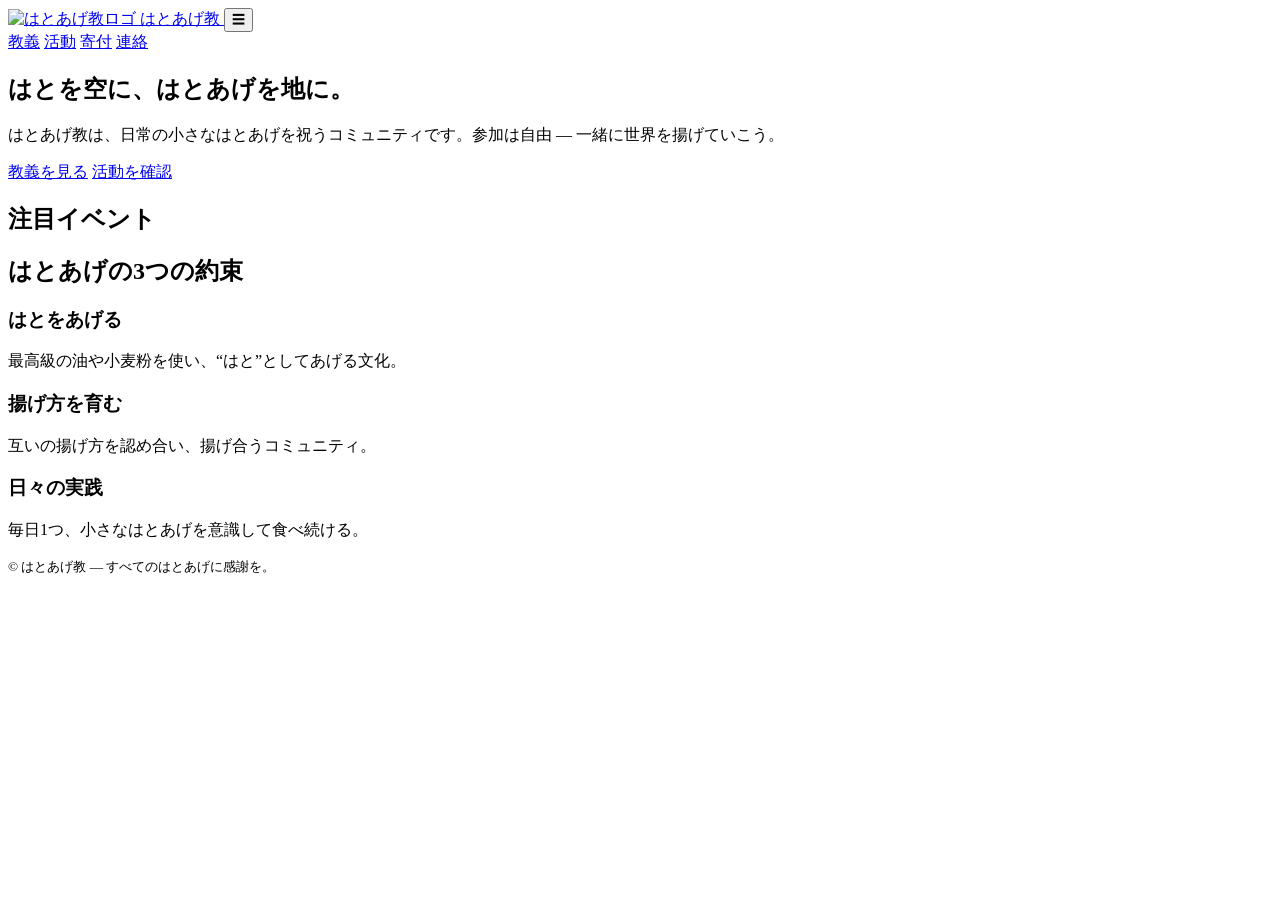
==== index.html @ a7895fa3 "Create index.html" ====
<!doctype html>
<html lang="ja">
<head>
  <meta charset="utf-8" />
  <meta name="viewport" content="width=device-width,initial-scale=1" />
  <title>はとあげ教 — ホーム</title>
  <meta name="description" content="優しさをはとに、笑顔をあげに。はとあげ教公式サイト" />
  <link rel="icon" href="https://hatoage.wata777.f5.si/assets/favicon.ico" />
  <link rel="stylesheet" href="style.css" />
  <meta property="og:title" content="はとあげ教 - ホーム">
  <meta property="og:type" content="website">
  <meta property="og:url" content="https://religion.hatoage.wata777.f5.si">
  <meta property="og:image" content="https://hatoage.wata777.f5.si/assets/64icon.png">
  <meta property="og:site_name" content="はとあげマート - はとあげ教">
  <meta property="og:description" content="優しさをはとに、笑顔をあげに。はとあげ教公式サイト">
  <meta property="og:locale" content="ja">
</head>
<body>

  <a class="logo" href="/">
    <img src="https://hatoage.wata777.f5.si/assets/64icon.png" alt="はとあげ教ロゴ" />
    <span>はとあげ教</span>
  </a>
  <!-- ハンバーガーボタン -->
  <button id="menuBtn" class="menu-btn" aria-label="メニュー">☰</button>
<nav id="sideMenu" class="side-menu">
  <a href="/about">教義</a>
  <a href="/events">活動</a>
  <a href="/donate">寄付</a>
  <a href="/contact">連絡</a>
</nav>
<div id="overlay" class="overlay"></div>


  <main>
    <section class="hero">
      <div class="container hero-inner">
        <h1>はとを空に、はとあげを地に。</h1>
        <p>はとあげ教は、日常の小さなはとあげを祝うコミュニティです。参加は自由 — 一緒に世界を揚げていこう。</p>
        <div class="cta">
          <a class="btn primary" href="/about">教義を見る</a>
          <a class="btn" href="/events">活動を確認</a>
        </div>
      </div>
    </section>

    <section class="container section">
      <h2>注目イベント</h2>
      <div id="homeEventList" class="card-grid"></div>
    </section>

    <section class="container section">
      <h2>はとあげの3つの約束</h2>
      <div class="cards">
        <div class="card">
          <h3>はとをあげる</h3>
          <p>最高級の油や小麦粉を使い、“はと”としてあげる文化。</p>
        </div>
        <div class="card">
          <h3>揚げ方を育む</h3>
          <p>互いの揚げ方を認め合い、揚げ合うコミュニティ。</p>
        </div>
        <div class="card">
          <h3>日々の実践</h3>
          <p>毎日1つ、小さなはとあげを意識して食べ続ける。</p>
        </div>
      </div>
    </section>
  </main>

  <footer class="footer">
    <div class="container">
      <small>© <span id="year"></span> はとあげ教 — すべてのはとあげに感謝を。</small>
    </div>
  </footer>

  <script src="script.js"></script>
</body>
</html>
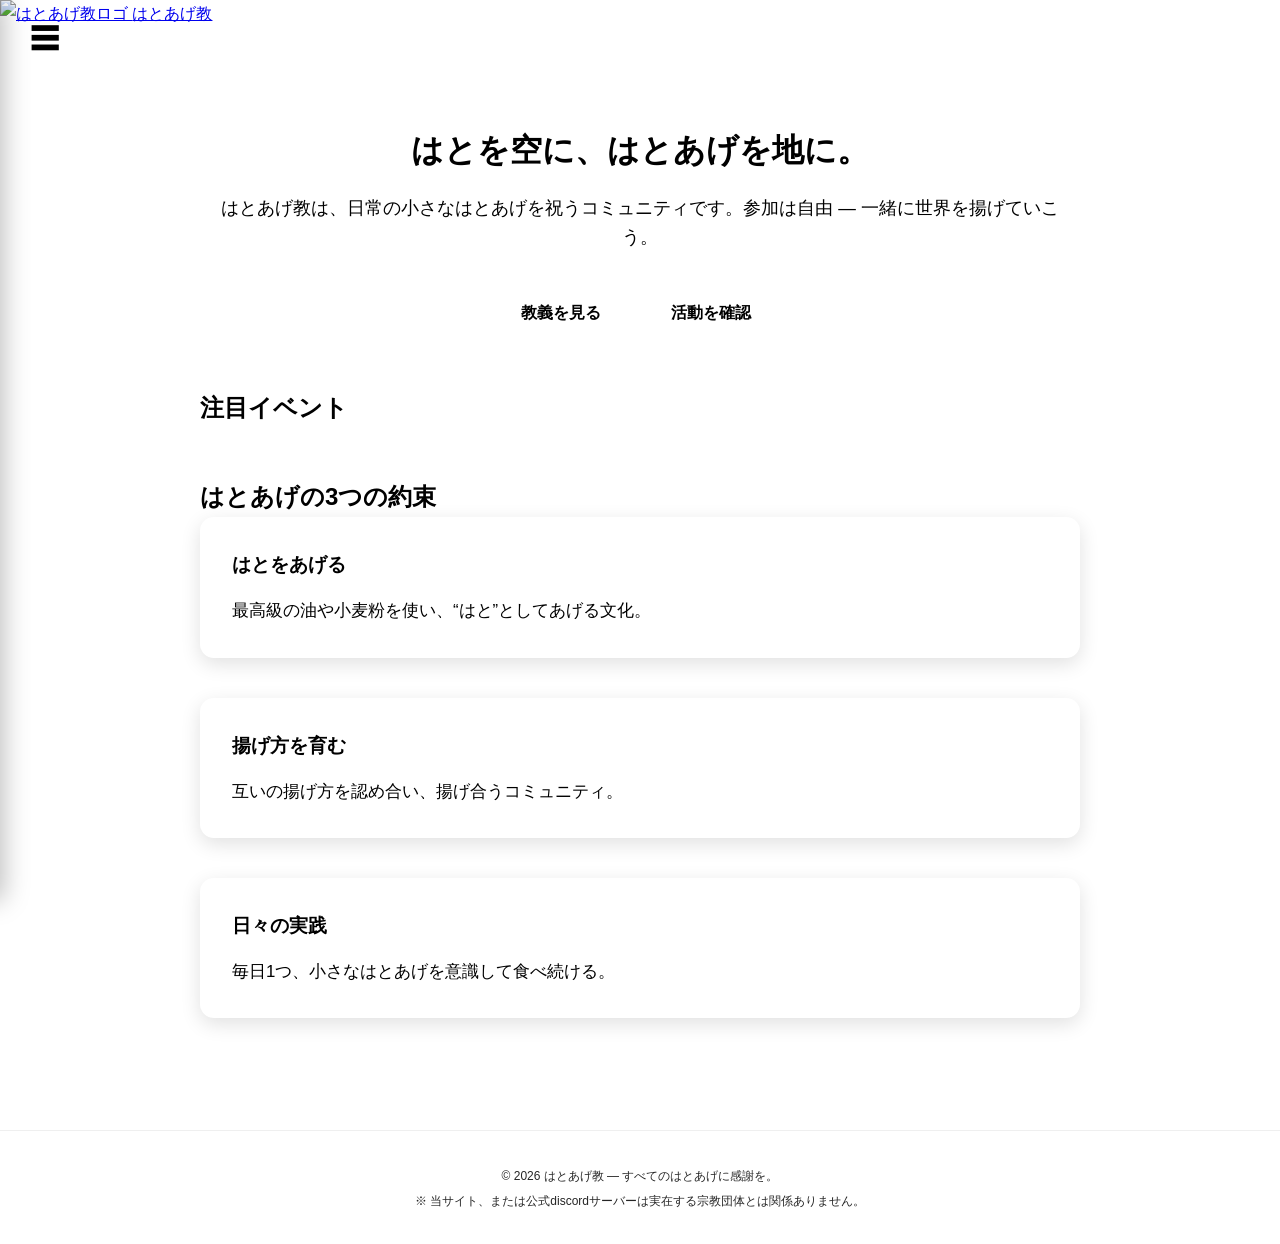
==== commit ab81fc27: "復活" ====
--- a/index.html
+++ b/index.html
@@ -70,7 +70,8 @@
 
   <footer class="footer">
     <div class="container">
-      <small>© <span id="year"></span> はとあげ教 — すべてのはとあげに感謝を。</small>
+      <small>© <span id="year"></span> はとあげ教 — すべてのはとあげに感謝を。</small><br />
+      <small>※ 当サイト、または公式discordサーバーは実在する宗教団体とは関係ありません。</small>
     </div>
   </footer>
 
--- a/style.css
+++ b/style.css
@@ -0,0 +1,192 @@
+/* ======================================
+   はとあげ教 公式サイト CSS 強化版
+   スライドメニュー対応
+   Author: わたあめえ
+   ====================================== */
+
+/* ===== ベース ===== */
+* { margin:0; padding:0; box-sizing:border-box; }
+html { scroll-behavior: smooth; }
+body {
+  font-family:"Noto Sans JP","Inter",sans-serif;
+  background: var(--bg);
+  color: var(--text);
+  transition: background 0.3s,color 0.3s;
+  line-height:1.7;
+  min-height:100vh;
+  display:flex;
+  flex-direction:column;
+}
+
+/* ===== テーマ ===== */
+body[data-theme="light"]{
+  --bg:#f9fafb;
+  --text:#000;
+  --accent:#2563eb;
+  --card-bg:#fff;
+  --btn-hover:#1e40af;
+}
+body[data-theme="dark"]{
+  --bg:#0f172a;
+  --text:#e2e8f0;
+  --accent:#3b82f6;
+  --card-bg:#1e293b;
+  --btn-hover:#2563eb;
+}
+
+/* ===== スライドメニュー ===== */
+.side-menu {
+  position: fixed;
+  top:0; left:-280px;
+  width:280px; height:100%;
+  background: linear-gradient(180deg, rgba(255,255,255,0.95), rgba(255,255,255,0.85));
+  backdrop-filter: blur(20px);
+  box-shadow: 4px 0 24px rgba(0,0,0,0.25);
+  padding:4rem 2rem 2rem;
+  display:flex;
+  flex-direction:column;
+  gap:1.8rem;
+  transition: left 0.35s cubic-bezier(0.77,0,0.175,1);
+  z-index:200;
+}
+
+.side-menu.open { left:0; }
+
+.side-menu a {
+  text-decoration:none;
+  color: var(--text);
+  font-weight:700;
+  font-size:1.2rem;
+  padding:0.5rem 0;
+  border-radius:8px;
+  transition: all 0.3s ease;
+  display:flex;
+  align-items:center;
+  gap:0.5rem;
+}
+
+.side-menu a:hover {
+  color: var(--accent);
+  background: rgba(0,0,0,0.05);
+  padding-left:0.8rem;
+}
+
+/* ===== オーバーレイ ===== */
+.overlay {
+  position: fixed;
+  top:0; left:0;
+  width:100%; height:100%;
+  background: rgba(0,0,0,0.3);
+  opacity:0;
+  visibility:hidden;
+  transition: opacity 0.3s;
+  z-index:150;
+}
+.overlay.active { opacity:1; visibility:visible; }
+
+/* ===== ハンバーガーボタン ===== */
+.menu-btn {
+  font-size:1.8rem;
+  background:none;
+  border:none;
+  cursor:pointer;
+  color: var(--text);
+  z-index:250;
+  position: fixed;
+  top:16px;
+  left:16px;
+  display:flex;
+  align-items:center;
+  justify-content:center;
+  width:48px; height:48px;
+  border-radius:50%;
+  transition: background 0.2s, transform 0.2s;
+}
+.menu-btn:hover { background: rgba(0,0,0,0.05); transform: scale(1.1); }
+
+/* ===== 本文 ===== */
+main {
+  flex:1;
+  width:100%;
+  max-width:960px;
+  margin:0 auto;
+  padding:3rem 1.5rem 4rem;
+  animation: fadeIn 0.6s ease;
+  transition: margin-left 0.3s ease;
+}
+
+/* ===== セクション ===== */
+.container { width:100%; margin:0 auto; padding:0 1rem; }
+.section { margin-bottom:3rem; }
+
+/* ===== カード ===== */
+.card, .section-card {
+  background: var(--card-bg);
+  padding:2rem;
+  border-radius:14px;
+  box-shadow:0 6px 20px rgba(0,0,0,0.12);
+  margin-bottom:2.5rem;
+  transition: transform 0.3s, box-shadow 0.3s;
+}
+.card:hover, .section-card:hover {
+  transform: translateY(-4px);
+  box-shadow:0 12px 28px rgba(0,0,0,0.18);
+}
+.card h3, .section-card h2 { color: var(--accent); margin-bottom:1rem; }
+.card p, .section-card p { font-size:1.05rem; }
+
+/* ===== ヒーロー ===== */
+.hero { text-align:center; padding:3rem 1rem; }
+.hero h1 { font-size:2rem; margin-bottom:1rem; }
+.hero p { font-size:1.1rem; margin-bottom:2rem; }
+
+/* ===== ボタン ===== */
+a.btn, button {
+  display:inline-block;
+  background: var(--accent);
+  color:#000000;
+  font-weight:600;
+  padding:0.85rem 1.8rem;
+  border-radius:10px;
+  border:none;
+  text-decoration:none;
+  transition: all 0.3s ease, box-shadow 0.3s;
+  margin-right:0.5rem;
+}
+a.btn:hover, button:hover {
+  background: var(--btn-hover);
+  transform: translateY(-2px) scale(1.02);
+  box-shadow:0 8px 18px rgba(0,0,0,0.2);
+}
+
+/* ===== フッター ===== */
+footer {
+  text-align:center;
+  padding:2rem 1rem;
+  font-size:0.9rem;
+  opacity:0.85;
+  border-top:1px solid rgba(128,128,128,0.15);
+  margin-top:auto;
+}
+
+/* ===== フェードイン ===== */
+@keyframes fadeIn {
+  from { opacity:0; transform: translateY(12px); }
+  to { opacity:1; transform: translateY(0); }
+}
+
+/* ===== カードグリッド ===== */
+.card-grid {
+  display:grid;
+  grid-template-columns:repeat(auto-fit,minmax(240px,1fr));
+  gap:1.5rem;
+}
+
+/* ===== レスポンシブ ===== */
+@media (max-width:768px){
+  main { padding:4rem 1rem 3rem; }
+  .card, .section-card { padding:1.8rem; }
+  .hero h1 { font-size:1.7rem; }
+  .hero p { font-size:1rem; }
+  .side-menu { width:240px; padding:3rem 1.5rem; }
+}
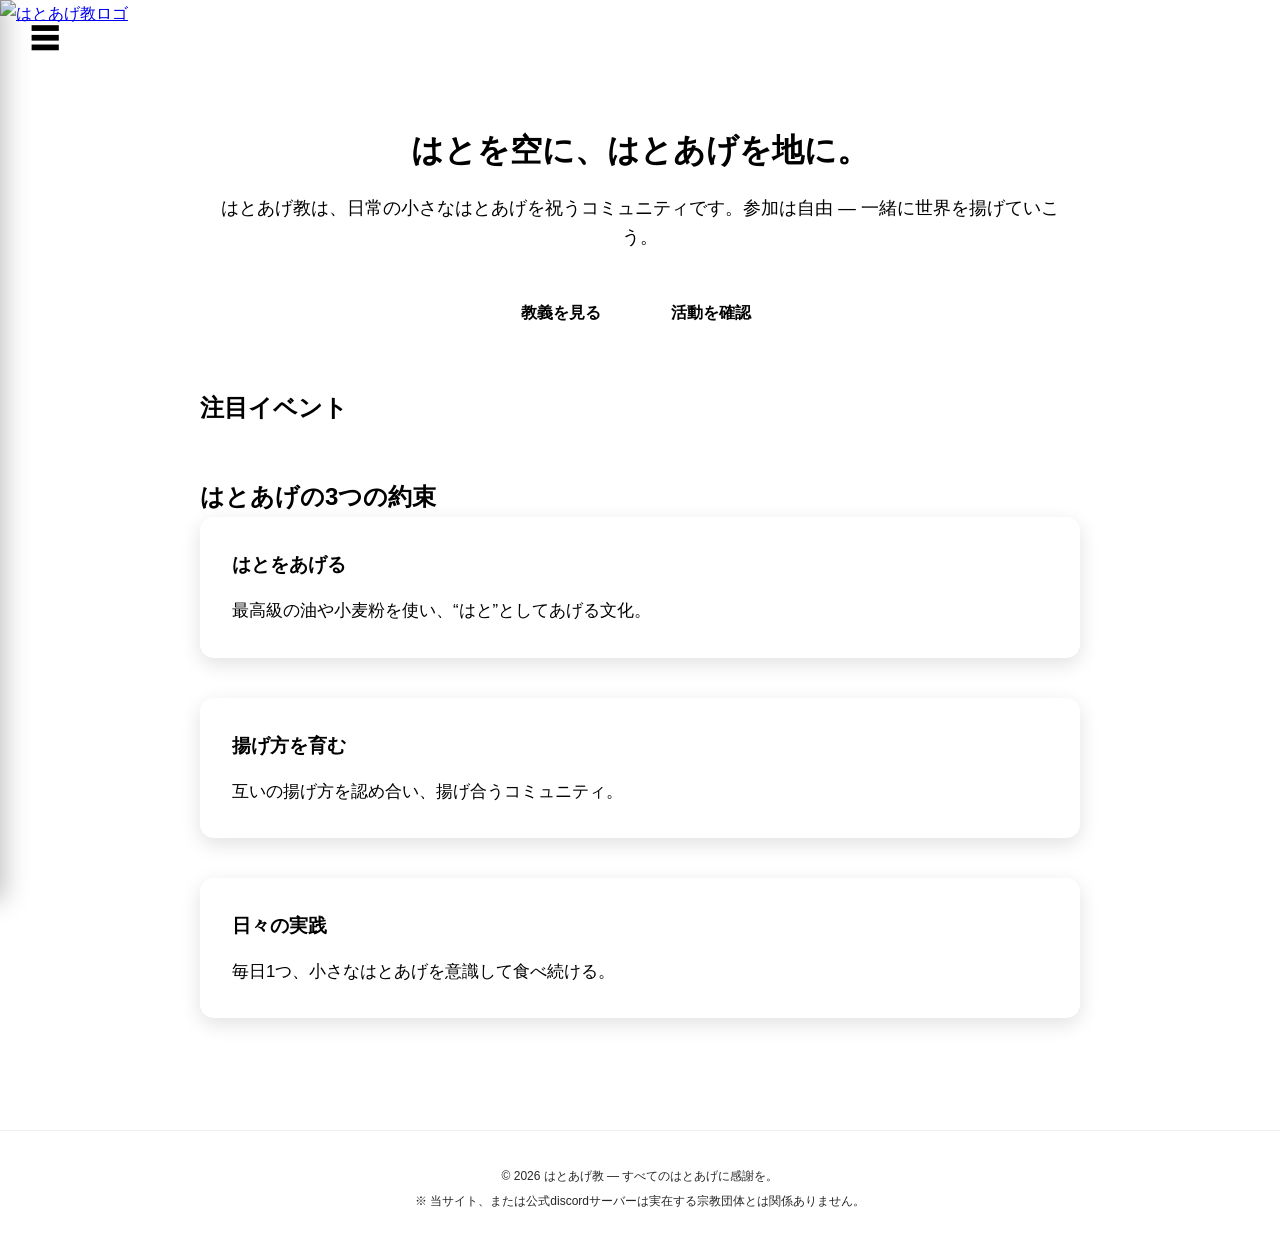
==== commit a37eff0b: "a" ====
--- a/index.html
+++ b/index.html
@@ -5,12 +5,12 @@
   <meta name="viewport" content="width=device-width,initial-scale=1" />
   <title>はとあげ教 — ホーム</title>
   <meta name="description" content="優しさをはとに、笑顔をあげに。はとあげ教公式サイト" />
-  <link rel="icon" href="https://hatoage.wata777.f5.si/assets/favicon.ico" />
+  <link rel="icon" href="https://cdn.wata777.f5.si/hatoage/assets/favicon.ico" />
   <link rel="stylesheet" href="style.css" />
   <meta property="og:title" content="はとあげ教 - ホーム">
   <meta property="og:type" content="website">
   <meta property="og:url" content="https://religion.hatoage.wata777.f5.si">
-  <meta property="og:image" content="https://hatoage.wata777.f5.si/assets/64icon.png">
+  <meta property="og:image" content="https://cdn.wata777.f5.si/hatoage/assets/logo.png">
   <meta property="og:site_name" content="はとあげマート - はとあげ教">
   <meta property="og:description" content="優しさをはとに、笑顔をあげに。はとあげ教公式サイト">
   <meta property="og:locale" content="ja">
@@ -18,8 +18,7 @@
 <body>
 
   <a class="logo" href="/">
-    <img src="https://hatoage.wata777.f5.si/assets/64icon.png" alt="はとあげ教ロゴ" />
-    <span>はとあげ教</span>
+    <img src="https://cdn.wata777.f5.si/hatoage/assets/logo.png" alt="はとあげ教ロゴ" />
   </a>
   <!-- ハンバーガーボタン -->
   <button id="menuBtn" class="menu-btn" aria-label="メニュー">☰</button>
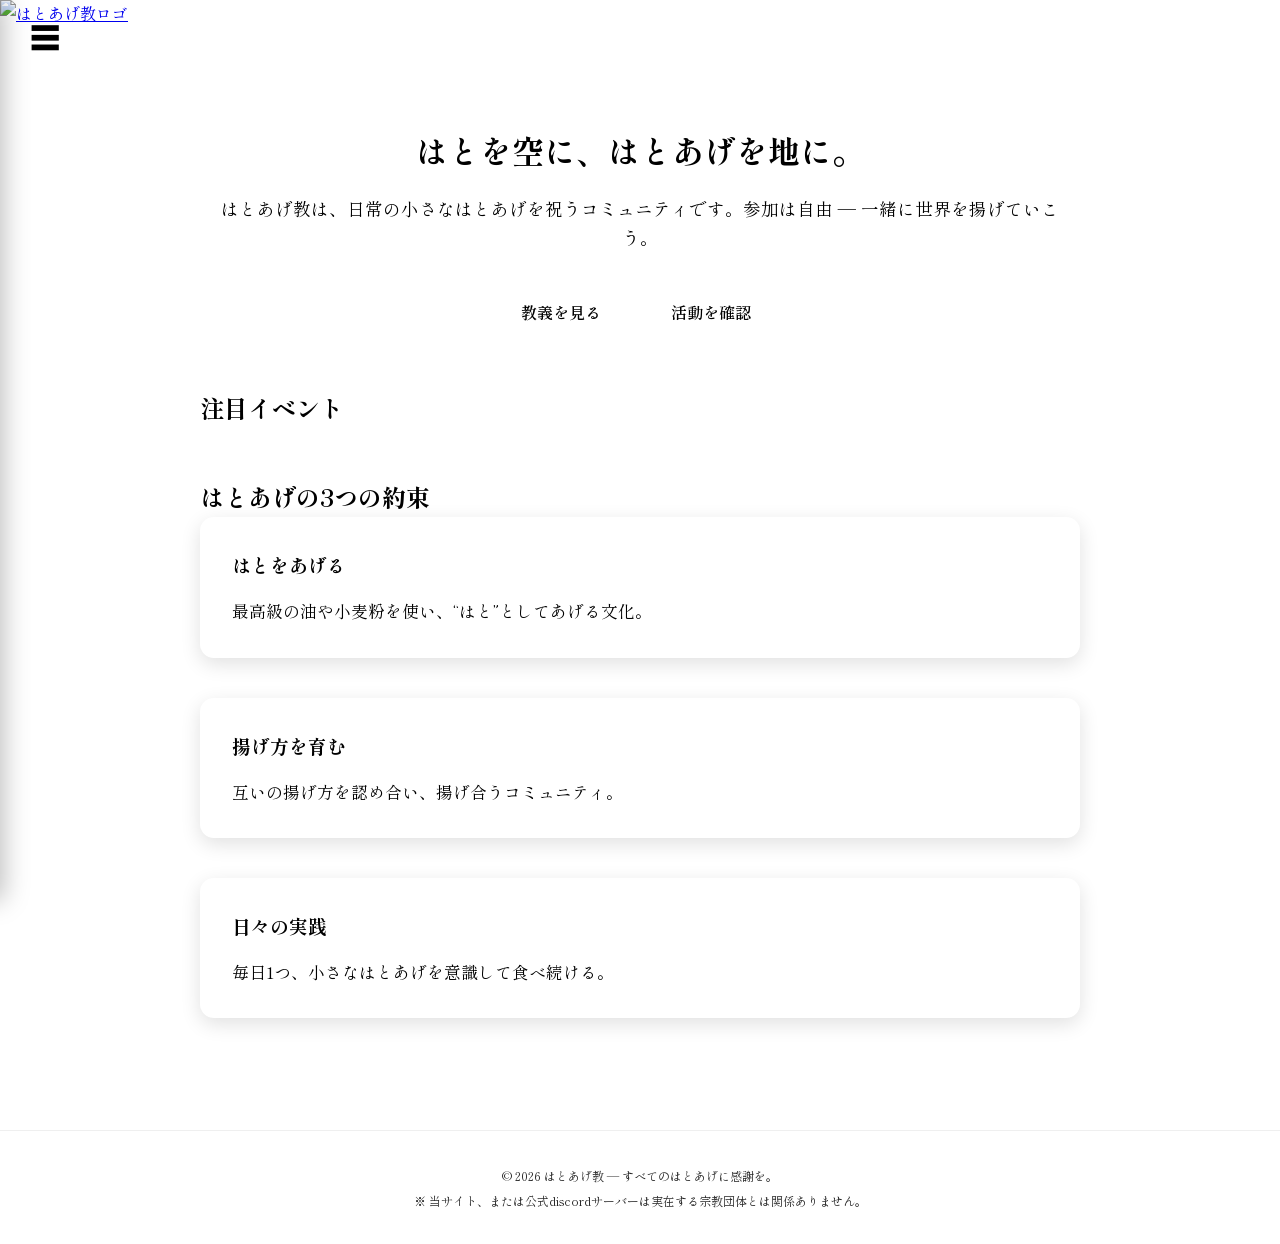
==== commit 4bf28cbe: "Update index.html" ====
--- a/index.html
+++ b/index.html
@@ -5,6 +5,7 @@
   <meta name="viewport" content="width=device-width,initial-scale=1" />
   <title>はとあげ教 — ホーム</title>
   <meta name="description" content="優しさをはとに、笑顔をあげに。はとあげ教公式サイト" />
+  <meta name="author" content="はとあげマーケット" />
   <link rel="icon" href="https://cdn.wata777.f5.si/hatoage/assets/favicon.ico" />
   <link rel="stylesheet" href="style.css" />
   <meta property="og:title" content="はとあげ教 - ホーム">
--- a/style.css
+++ b/style.css
@@ -4,11 +4,13 @@
    Author: わたあめえ
    ====================================== */
 
+@import url('https://fonts.googleapis.com/css2?family=Shippori+Mincho&display=swap');
+
 /* ===== ベース ===== */
 * { margin:0; padding:0; box-sizing:border-box; }
 html { scroll-behavior: smooth; }
 body {
-  font-family:"Noto Sans JP","Inter",sans-serif;
+  font-family:"Shippori Mincho",sans-serif;
   background: var(--bg);
   color: var(--text);
   transition: background 0.3s,color 0.3s;
@@ -182,6 +184,18 @@
   gap:1.5rem;
 }
 
+logo {
+   display: block;
+   margin: 0 auto;
+   pointer-events: none;
+}
+
+.shippori-mincho-regular {
+  font-family: "Shippori Mincho", serif;
+  font-weight: 400;
+  font-style: normal;
+}
+
 /* ===== レスポンシブ ===== */
 @media (max-width:768px){
   main { padding:4rem 1rem 3rem; }
@@ -189,4 +203,4 @@
   .hero h1 { font-size:1.7rem; }
   .hero p { font-size:1rem; }
   .side-menu { width:240px; padding:3rem 1.5rem; }
-}+}
